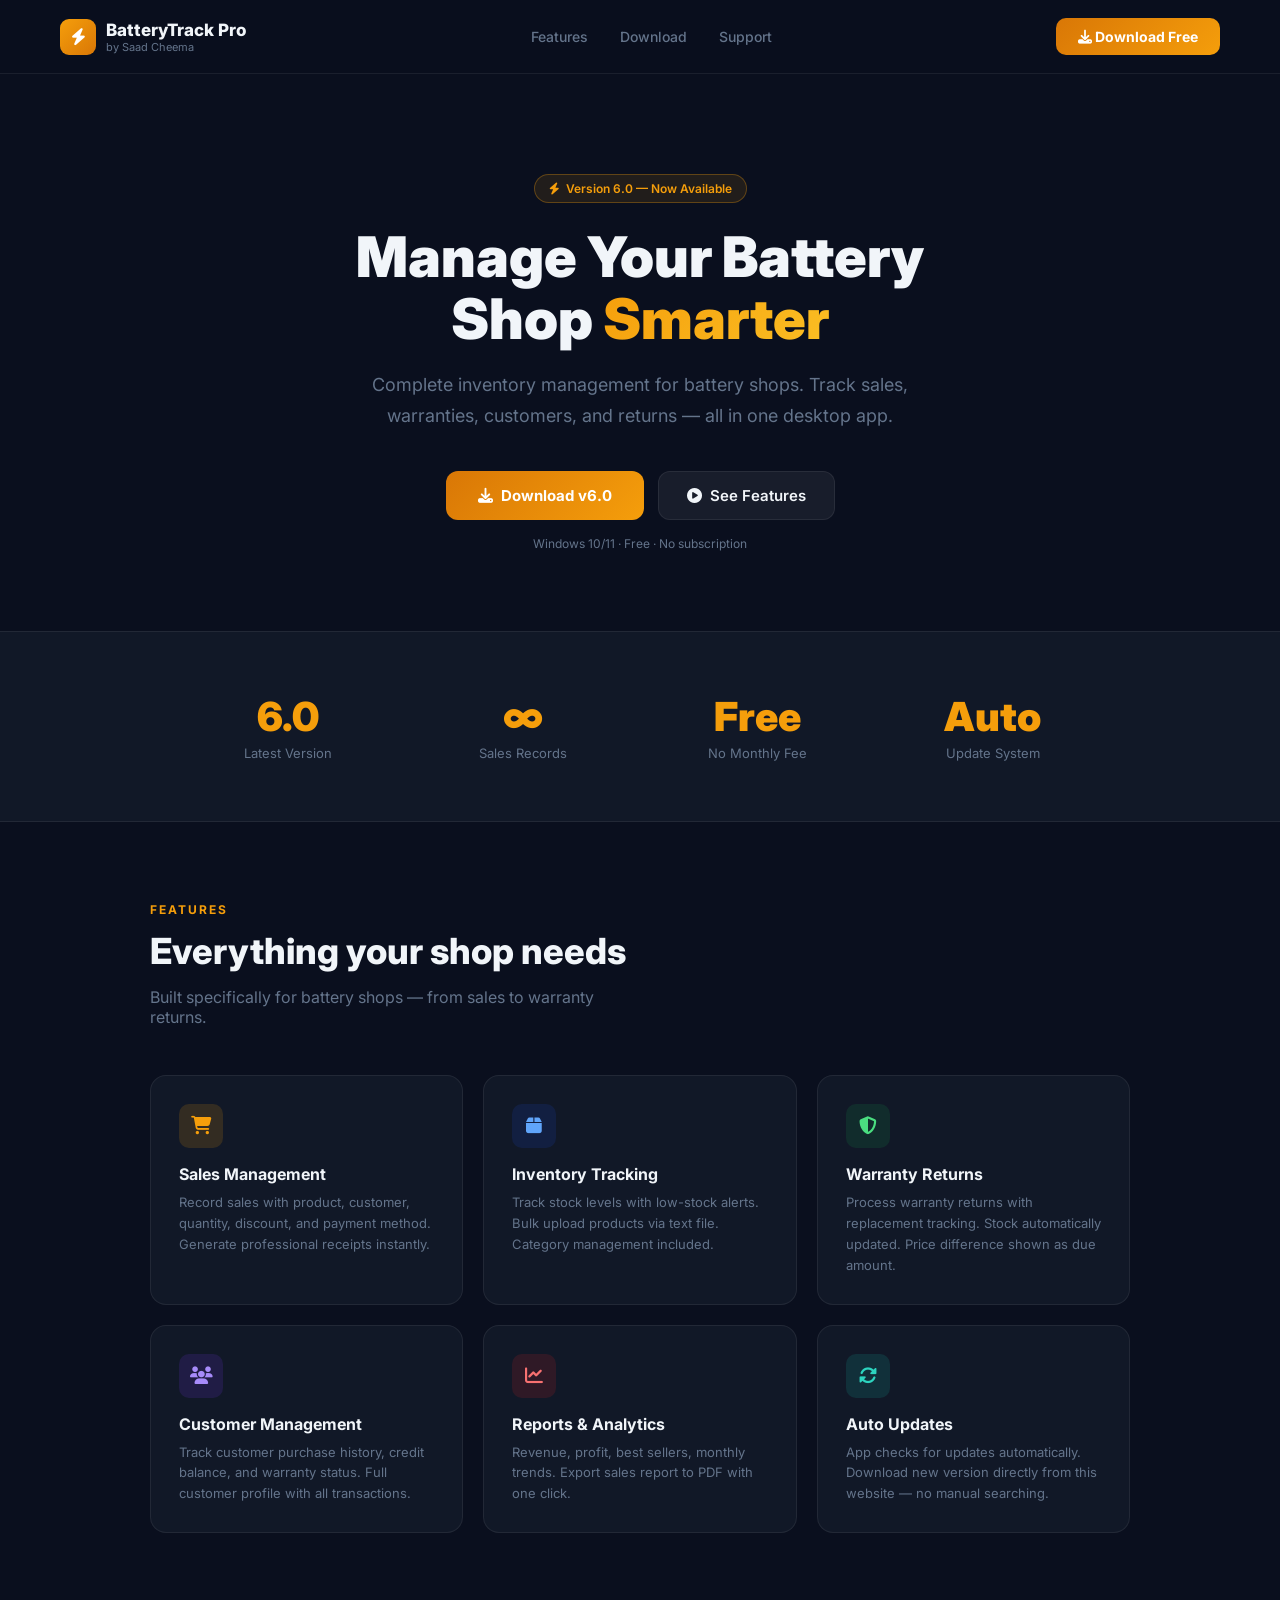
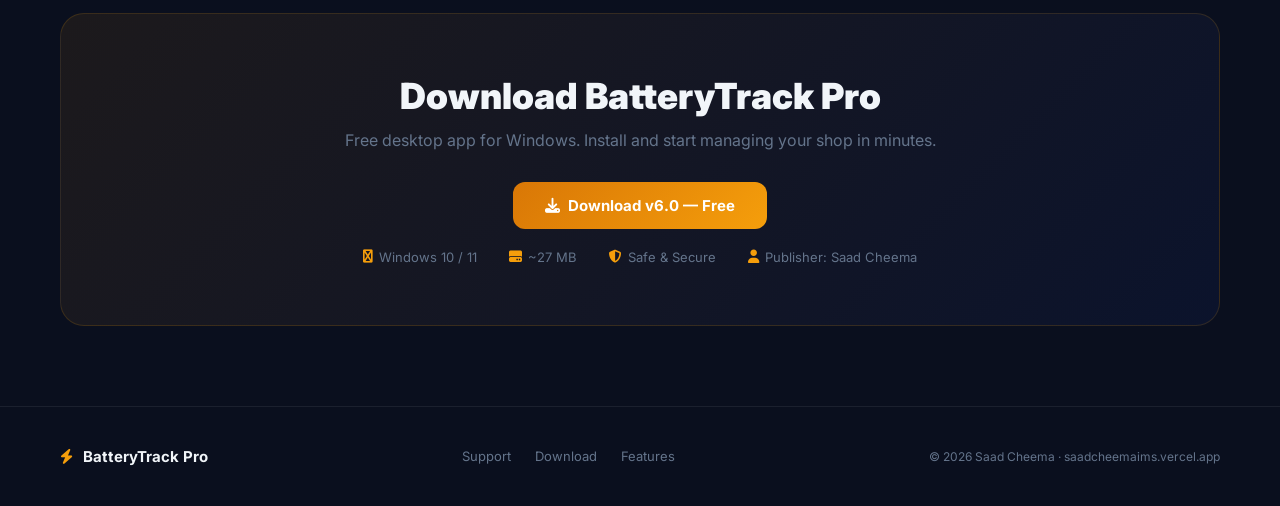
==== index.html @ f3ec9562 "initial: BatteryTrack Pro website v6.0" ====
<!DOCTYPE html>
<html lang="en">

<head>
    <meta charset="UTF-8">
    <meta name="viewport" content="width=device-width, initial-scale=1.0">
    <title>BatteryTrack Pro — by Saad Cheema</title>
    <link href="https://fonts.googleapis.com/css2?family=Inter:wght@400;500;600;700;800;900&display=swap"
        rel="stylesheet">
    <link rel="stylesheet" href="https://cdnjs.cloudflare.com/ajax/libs/font-awesome/6.5.0/css/all.min.css">
    <style>
        *,
        *::before,
        *::after {
            box-sizing: border-box;
            margin: 0;
            padding: 0;
        }

        :root {
            --bg: #0a0f1e;
            --card: #111827;
            --border: rgba(255, 255, 255, 0.07);
            --text: #f1f5f9;
            --muted: #64748b;
            --accent: #f59e0b;
            --blue: #1d4ed8;
        }

        body {
            font-family: 'Inter', sans-serif;
            background: var(--bg);
            color: var(--text);
            min-height: 100vh;
        }

        /* NAV */
        nav {
            display: flex;
            align-items: center;
            justify-content: space-between;
            padding: 18px 60px;
            border-bottom: 1px solid var(--border);
            position: sticky;
            top: 0;
            background: rgba(10, 15, 30, 0.95);
            backdrop-filter: blur(12px);
            z-index: 100;
        }

        .nav-logo {
            display: flex;
            align-items: center;
            gap: 10px;
            text-decoration: none;
        }

        .nav-logo-icon {
            width: 36px;
            height: 36px;
            background: linear-gradient(135deg, #f59e0b, #d97706);
            border-radius: 9px;
            display: flex;
            align-items: center;
            justify-content: center;
        }

        .nav-logo-icon i {
            color: #fff;
            font-size: 17px;
        }

        .nav-logo-text {
            font-size: 17px;
            font-weight: 800;
            color: var(--text);
        }

        .nav-logo-sub {
            font-size: 11px;
            color: var(--muted);
        }

        .nav-links {
            display: flex;
            gap: 32px;
        }

        .nav-links a {
            color: var(--muted);
            text-decoration: none;
            font-size: 14px;
            font-weight: 500;
            transition: color 0.2s;
        }

        .nav-links a:hover {
            color: var(--text);
        }

        .nav-cta {
            background: linear-gradient(135deg, #d97706, #f59e0b);
            color: #fff;
            padding: 10px 22px;
            border-radius: 10px;
            font-size: 14px;
            font-weight: 700;
            text-decoration: none;
            transition: opacity 0.2s;
        }

        .nav-cta:hover {
            opacity: 0.9;
        }

        /* HERO */
        .hero {
            text-align: center;
            padding: 100px 20px 80px;
            max-width: 800px;
            margin: 0 auto;
        }

        .hero-badge {
            display: inline-flex;
            align-items: center;
            gap: 6px;
            background: rgba(245, 158, 11, 0.1);
            border: 1px solid rgba(245, 158, 11, 0.3);
            color: #f59e0b;
            padding: 6px 14px;
            border-radius: 20px;
            font-size: 12px;
            font-weight: 600;
            margin-bottom: 24px;
        }

        .hero h1 {
            font-size: 56px;
            font-weight: 900;
            line-height: 1.1;
            margin-bottom: 20px;
        }

        .hero h1 span {
            background: linear-gradient(135deg, #f59e0b, #fbbf24);
            -webkit-background-clip: text;
            -webkit-text-fill-color: transparent;
        }

        .hero p {
            font-size: 18px;
            color: var(--muted);
            line-height: 1.7;
            margin-bottom: 40px;
            max-width: 560px;
            margin-left: auto;
            margin-right: auto;
        }

        .hero-btns {
            display: flex;
            gap: 14px;
            justify-content: center;
            flex-wrap: wrap;
        }

        .btn-primary {
            background: linear-gradient(135deg, #d97706, #f59e0b);
            color: #fff;
            padding: 14px 32px;
            border-radius: 12px;
            font-size: 15px;
            font-weight: 700;
            text-decoration: none;
            display: inline-flex;
            align-items: center;
            gap: 8px;
            transition: transform 0.2s, opacity 0.2s;
        }

        .btn-primary:hover {
            transform: translateY(-2px);
            opacity: 0.95;
        }

        .btn-ghost {
            background: rgba(255, 255, 255, 0.06);
            color: var(--text);
            padding: 14px 28px;
            border-radius: 12px;
            font-size: 15px;
            font-weight: 600;
            text-decoration: none;
            border: 1px solid var(--border);
            display: inline-flex;
            align-items: center;
            gap: 8px;
            transition: background 0.2s;
        }

        .btn-ghost:hover {
            background: rgba(255, 255, 255, 0.1);
        }

        .version-note {
            margin-top: 16px;
            font-size: 12px;
            color: var(--muted);
        }

        /* FEATURES */
        .section {
            padding: 80px 60px;
            max-width: 1100px;
            margin: 0 auto;
        }

        .section-label {
            font-size: 12px;
            font-weight: 700;
            color: var(--accent);
            text-transform: uppercase;
            letter-spacing: 2px;
            margin-bottom: 12px;
        }

        .section-title {
            font-size: 36px;
            font-weight: 800;
            margin-bottom: 14px;
        }

        .section-sub {
            font-size: 16px;
            color: var(--muted);
            margin-bottom: 48px;
            max-width: 500px;
        }

        .features-grid {
            display: grid;
            grid-template-columns: repeat(3, 1fr);
            gap: 20px;
        }

        .feature-card {
            background: var(--card);
            border: 1px solid var(--border);
            border-radius: 16px;
            padding: 28px;
            transition: border-color 0.2s;
        }

        .feature-card:hover {
            border-color: rgba(245, 158, 11, 0.3);
        }

        .feature-icon {
            width: 44px;
            height: 44px;
            border-radius: 10px;
            display: flex;
            align-items: center;
            justify-content: center;
            margin-bottom: 16px;
            font-size: 18px;
        }

        .feature-icon.amber {
            background: rgba(245, 158, 11, 0.15);
            color: #f59e0b;
        }

        .feature-icon.blue {
            background: rgba(29, 78, 216, 0.15);
            color: #60a5fa;
        }

        .feature-icon.green {
            background: rgba(22, 163, 74, 0.15);
            color: #4ade80;
        }

        .feature-icon.purple {
            background: rgba(124, 58, 237, 0.15);
            color: #a78bfa;
        }

        .feature-icon.red {
            background: rgba(220, 38, 38, 0.15);
            color: #f87171;
        }

        .feature-icon.teal {
            background: rgba(20, 184, 166, 0.15);
            color: #2dd4bf;
        }

        .feature-card h3 {
            font-size: 16px;
            font-weight: 700;
            margin-bottom: 8px;
        }

        .feature-card p {
            font-size: 13px;
            color: var(--muted);
            line-height: 1.6;
        }

        /* STATS */
        .stats {
            background: var(--card);
            border-top: 1px solid var(--border);
            border-bottom: 1px solid var(--border);
            padding: 60px;
        }

        .stats-inner {
            max-width: 900px;
            margin: 0 auto;
            display: grid;
            grid-template-columns: repeat(4, 1fr);
            gap: 40px;
            text-align: center;
        }

        .stat-val {
            font-size: 40px;
            font-weight: 900;
            color: var(--accent);
        }

        .stat-label {
            font-size: 13px;
            color: var(--muted);
            margin-top: 4px;
        }

        /* DOWNLOAD */
        .download-section {
            background: linear-gradient(135deg, rgba(245, 158, 11, 0.08), rgba(29, 78, 216, 0.08));
            border: 1px solid rgba(245, 158, 11, 0.15);
            border-radius: 24px;
            padding: 60px;
            text-align: center;
            margin: 0 60px 80px;
        }

        .download-section h2 {
            font-size: 36px;
            font-weight: 900;
            margin-bottom: 12px;
        }

        .download-section p {
            color: var(--muted);
            font-size: 16px;
            margin-bottom: 32px;
        }

        .download-info {
            display: flex;
            justify-content: center;
            gap: 32px;
            margin-top: 20px;
            flex-wrap: wrap;
        }

        .download-info span {
            font-size: 13px;
            color: var(--muted);
            display: flex;
            align-items: center;
            gap: 6px;
        }

        .download-info i {
            color: var(--accent);
        }

        /* FOOTER */
        footer {
            border-top: 1px solid var(--border);
            padding: 40px 60px;
            display: flex;
            justify-content: space-between;
            align-items: center;
            flex-wrap: wrap;
            gap: 16px;
        }

        .footer-logo {
            font-size: 15px;
            font-weight: 700;
            color: var(--text);
        }

        .footer-links {
            display: flex;
            gap: 24px;
        }

        .footer-links a {
            color: var(--muted);
            text-decoration: none;
            font-size: 13px;
        }

        .footer-links a:hover {
            color: var(--text);
        }

        .footer-copy {
            font-size: 12px;
            color: var(--muted);
        }

        @media (max-width: 768px) {
            nav {
                padding: 16px 20px;
            }

            .nav-links {
                display: none;
            }

            .hero {
                padding: 60px 20px 50px;
            }

            .hero h1 {
                font-size: 36px;
            }

            .section {
                padding: 60px 20px;
            }

            .features-grid {
                grid-template-columns: 1fr;
            }

            .stats {
                padding: 40px 20px;
            }

            .stats-inner {
                grid-template-columns: repeat(2, 1fr);
            }

            .download-section {
                margin: 0 20px 60px;
                padding: 40px 24px;
            }

            footer {
                padding: 30px 20px;
                flex-direction: column;
                text-align: center;
            }
        }
    </style>
</head>

<body>

    <!-- NAV -->
    <nav>
        <a href="/" class="nav-logo">
            <div class="nav-logo-icon"><i class="fa fa-bolt"></i></div>
            <div>
                <div class="nav-logo-text">BatteryTrack Pro</div>
                <div class="nav-logo-sub">by Saad Cheema</div>
            </div>
        </a>
        <div class="nav-links">
            <a href="#features">Features</a>
            <a href="#download">Download</a>
            <a href="mailto:muhammadsaadc49@gmail.com">Support</a>
        </div>
        <a href="#download" class="nav-cta"><i class="fa fa-download"></i> Download Free</a>
    </nav>

    <!-- HERO -->
    <div class="hero">
        <div class="hero-badge"><i class="fa fa-bolt"></i> Version 6.0 — Now Available</div>
        <h1>Manage Your Battery<br>Shop <span>Smarter</span></h1>
        <p>Complete inventory management for battery shops. Track sales, warranties, customers, and returns — all in one
            desktop app.</p>
        <div class="hero-btns">
            <a href="download/BatteryTrackPro_Setup_v6.0.exe" class="btn-primary" download>
                <i class="fa fa-download"></i> Download v6.0
            </a>
            <a href="#features" class="btn-ghost">
                <i class="fa fa-circle-play"></i> See Features
            </a>
        </div>
        <div class="version-note">Windows 10/11 · Free · No subscription</div>
    </div>

    <!-- STATS -->
    <div class="stats">
        <div class="stats-inner">
            <div>
                <div class="stat-val">6.0</div>
                <div class="stat-label">Latest Version</div>
            </div>
            <div>
                <div class="stat-val">∞</div>
                <div class="stat-label">Sales Records</div>
            </div>
            <div>
                <div class="stat-val">Free</div>
                <div class="stat-label">No Monthly Fee</div>
            </div>
            <div>
                <div class="stat-val">Auto</div>
                <div class="stat-label">Update System</div>
            </div>
        </div>
    </div>

    <!-- FEATURES -->
    <div class="section" id="features">
        <div class="section-label">Features</div>
        <div class="section-title">Everything your shop needs</div>
        <div class="section-sub">Built specifically for battery shops — from sales to warranty returns.</div>
        <div class="features-grid">
            <div class="feature-card">
                <div class="feature-icon amber"><i class="fa fa-cart-shopping"></i></div>
                <h3>Sales Management</h3>
                <p>Record sales with product, customer, quantity, discount, and payment method. Generate professional
                    receipts instantly.</p>
            </div>
            <div class="feature-card">
                <div class="feature-icon blue"><i class="fa fa-box"></i></div>
                <h3>Inventory Tracking</h3>
                <p>Track stock levels with low-stock alerts. Bulk upload products via text file. Category management
                    included.</p>
            </div>
            <div class="feature-card">
                <div class="feature-icon green"><i class="fa fa-shield-halved"></i></div>
                <h3>Warranty Returns</h3>
                <p>Process warranty returns with replacement tracking. Stock automatically updated. Price difference
                    shown as due amount.</p>
            </div>
            <div class="feature-card">
                <div class="feature-icon purple"><i class="fa fa-users"></i></div>
                <h3>Customer Management</h3>
                <p>Track customer purchase history, credit balance, and warranty status. Full customer profile with all
                    transactions.</p>
            </div>
            <div class="feature-card">
                <div class="feature-icon red"><i class="fa fa-chart-line"></i></div>
                <h3>Reports & Analytics</h3>
                <p>Revenue, profit, best sellers, monthly trends. Export sales report to PDF with one click.</p>
            </div>
            <div class="feature-card">
                <div class="feature-icon teal"><i class="fa fa-rotate"></i></div>
                <h3>Auto Updates</h3>
                <p>App checks for updates automatically. Download new version directly from this website — no manual
                    searching.</p>
            </div>
        </div>
    </div>

    <!-- DOWNLOAD -->
    <div class="download-section" id="download">
        <h2>Download BatteryTrack Pro</h2>
        <p>Free desktop app for Windows. Install and start managing your shop in minutes.</p>
        <a href="download/BatteryTrackPro_Setup_v6.0.exe" class="btn-primary" style="display:inline-flex;" download>
            <i class="fa fa-download"></i> Download v6.0 — Free
        </a>
        <div class="download-info">
            <span><i class="fa fa-windows"></i> Windows 10 / 11</span>
            <span><i class="fa fa-hard-drive"></i> ~27 MB</span>
            <span><i class="fa fa-shield-halved"></i> Safe & Secure</span>
            <span><i class="fa fa-user"></i> Publisher: Saad Cheema</span>
        </div>
    </div>

    <!-- FOOTER -->
    <footer>
        <div class="footer-logo"><i class="fa fa-bolt" style="color:#f59e0b;margin-right:6px;"></i> BatteryTrack Pro
        </div>
        <div class="footer-links">
            <a href="mailto:muhammadsaadc49@gmail.com">Support</a>
            <a href="#download">Download</a>
            <a href="#features">Features</a>
        </div>
        <div class="footer-copy">© 2026 Saad Cheema · saadcheemaims.vercel.app</div>
    </footer>

</body>

</html>
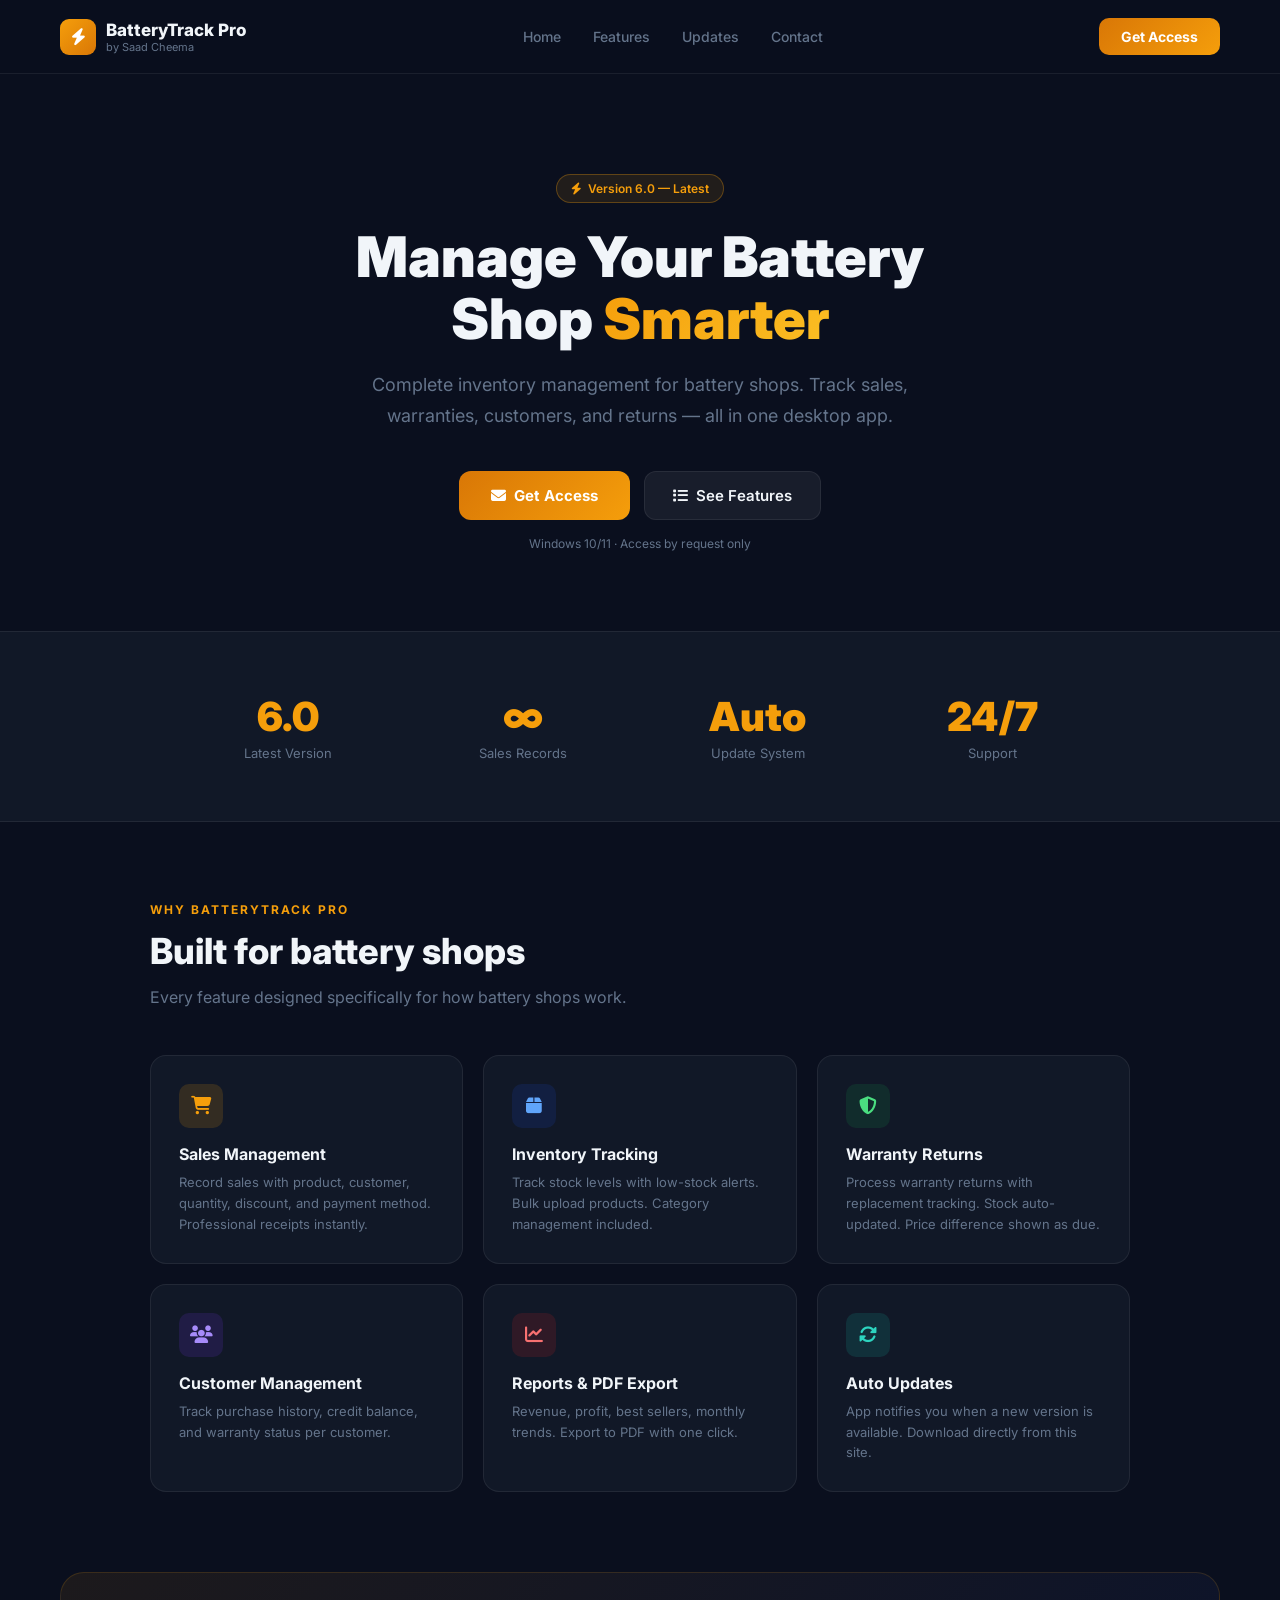
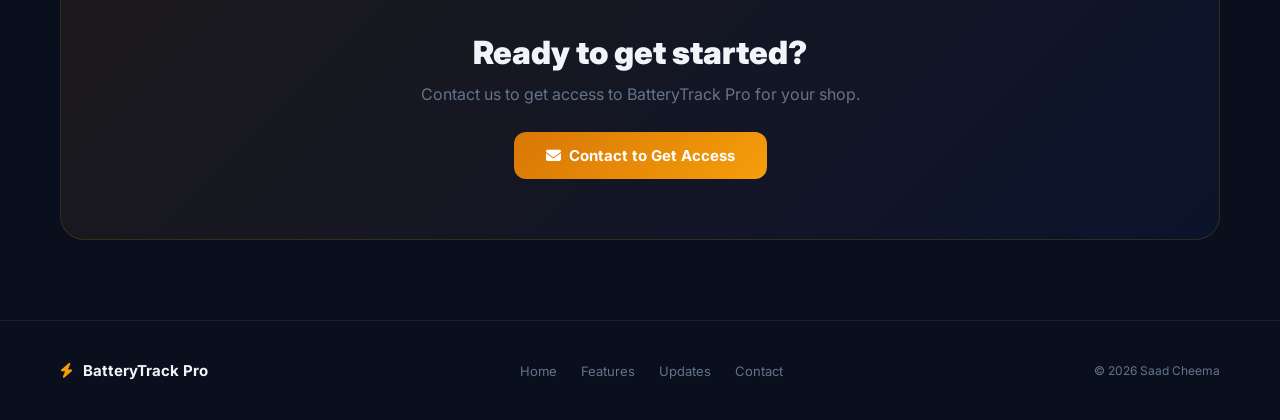
==== commit ff37874b: "feat: separate pages, access gate on updates, contact page, no free download" ====
--- a/index.html
+++ b/index.html
@@ -4,469 +4,15 @@
 <head>
     <meta charset="UTF-8">
     <meta name="viewport" content="width=device-width, initial-scale=1.0">
-    <title>BatteryTrack Pro — by Saad Cheema</title>
+    <title>BatteryTrack Pro — Battery Shop Management</title>
     <link href="https://fonts.googleapis.com/css2?family=Inter:wght@400;500;600;700;800;900&display=swap"
         rel="stylesheet">
     <link rel="stylesheet" href="https://cdnjs.cloudflare.com/ajax/libs/font-awesome/6.5.0/css/all.min.css">
-    <style>
-        *,
-        *::before,
-        *::after {
-            box-sizing: border-box;
-            margin: 0;
-            padding: 0;
-        }
-
-        :root {
-            --bg: #0a0f1e;
-            --card: #111827;
-            --border: rgba(255, 255, 255, 0.07);
-            --text: #f1f5f9;
-            --muted: #64748b;
-            --accent: #f59e0b;
-            --blue: #1d4ed8;
-        }
-
-        body {
-            font-family: 'Inter', sans-serif;
-            background: var(--bg);
-            color: var(--text);
-            min-height: 100vh;
-        }
-
-        /* NAV */
-        nav {
-            display: flex;
-            align-items: center;
-            justify-content: space-between;
-            padding: 18px 60px;
-            border-bottom: 1px solid var(--border);
-            position: sticky;
-            top: 0;
-            background: rgba(10, 15, 30, 0.95);
-            backdrop-filter: blur(12px);
-            z-index: 100;
-        }
-
-        .nav-logo {
-            display: flex;
-            align-items: center;
-            gap: 10px;
-            text-decoration: none;
-        }
-
-        .nav-logo-icon {
-            width: 36px;
-            height: 36px;
-            background: linear-gradient(135deg, #f59e0b, #d97706);
-            border-radius: 9px;
-            display: flex;
-            align-items: center;
-            justify-content: center;
-        }
-
-        .nav-logo-icon i {
-            color: #fff;
-            font-size: 17px;
-        }
-
-        .nav-logo-text {
-            font-size: 17px;
-            font-weight: 800;
-            color: var(--text);
-        }
-
-        .nav-logo-sub {
-            font-size: 11px;
-            color: var(--muted);
-        }
-
-        .nav-links {
-            display: flex;
-            gap: 32px;
-        }
-
-        .nav-links a {
-            color: var(--muted);
-            text-decoration: none;
-            font-size: 14px;
-            font-weight: 500;
-            transition: color 0.2s;
-        }
-
-        .nav-links a:hover {
-            color: var(--text);
-        }
-
-        .nav-cta {
-            background: linear-gradient(135deg, #d97706, #f59e0b);
-            color: #fff;
-            padding: 10px 22px;
-            border-radius: 10px;
-            font-size: 14px;
-            font-weight: 700;
-            text-decoration: none;
-            transition: opacity 0.2s;
-        }
-
-        .nav-cta:hover {
-            opacity: 0.9;
-        }
-
-        /* HERO */
-        .hero {
-            text-align: center;
-            padding: 100px 20px 80px;
-            max-width: 800px;
-            margin: 0 auto;
-        }
-
-        .hero-badge {
-            display: inline-flex;
-            align-items: center;
-            gap: 6px;
-            background: rgba(245, 158, 11, 0.1);
-            border: 1px solid rgba(245, 158, 11, 0.3);
-            color: #f59e0b;
-            padding: 6px 14px;
-            border-radius: 20px;
-            font-size: 12px;
-            font-weight: 600;
-            margin-bottom: 24px;
-        }
-
-        .hero h1 {
-            font-size: 56px;
-            font-weight: 900;
-            line-height: 1.1;
-            margin-bottom: 20px;
-        }
-
-        .hero h1 span {
-            background: linear-gradient(135deg, #f59e0b, #fbbf24);
-            -webkit-background-clip: text;
-            -webkit-text-fill-color: transparent;
-        }
-
-        .hero p {
-            font-size: 18px;
-            color: var(--muted);
-            line-height: 1.7;
-            margin-bottom: 40px;
-            max-width: 560px;
-            margin-left: auto;
-            margin-right: auto;
-        }
-
-        .hero-btns {
-            display: flex;
-            gap: 14px;
-            justify-content: center;
-            flex-wrap: wrap;
-        }
-
-        .btn-primary {
-            background: linear-gradient(135deg, #d97706, #f59e0b);
-            color: #fff;
-            padding: 14px 32px;
-            border-radius: 12px;
-            font-size: 15px;
-            font-weight: 700;
-            text-decoration: none;
-            display: inline-flex;
-            align-items: center;
-            gap: 8px;
-            transition: transform 0.2s, opacity 0.2s;
-        }
-
-        .btn-primary:hover {
-            transform: translateY(-2px);
-            opacity: 0.95;
-        }
-
-        .btn-ghost {
-            background: rgba(255, 255, 255, 0.06);
-            color: var(--text);
-            padding: 14px 28px;
-            border-radius: 12px;
-            font-size: 15px;
-            font-weight: 600;
-            text-decoration: none;
-            border: 1px solid var(--border);
-            display: inline-flex;
-            align-items: center;
-            gap: 8px;
-            transition: background 0.2s;
-        }
-
-        .btn-ghost:hover {
-            background: rgba(255, 255, 255, 0.1);
-        }
-
-        .version-note {
-            margin-top: 16px;
-            font-size: 12px;
-            color: var(--muted);
-        }
-
-        /* FEATURES */
-        .section {
-            padding: 80px 60px;
-            max-width: 1100px;
-            margin: 0 auto;
-        }
-
-        .section-label {
-            font-size: 12px;
-            font-weight: 700;
-            color: var(--accent);
-            text-transform: uppercase;
-            letter-spacing: 2px;
-            margin-bottom: 12px;
-        }
-
-        .section-title {
-            font-size: 36px;
-            font-weight: 800;
-            margin-bottom: 14px;
-        }
-
-        .section-sub {
-            font-size: 16px;
-            color: var(--muted);
-            margin-bottom: 48px;
-            max-width: 500px;
-        }
-
-        .features-grid {
-            display: grid;
-            grid-template-columns: repeat(3, 1fr);
-            gap: 20px;
-        }
-
-        .feature-card {
-            background: var(--card);
-            border: 1px solid var(--border);
-            border-radius: 16px;
-            padding: 28px;
-            transition: border-color 0.2s;
-        }
-
-        .feature-card:hover {
-            border-color: rgba(245, 158, 11, 0.3);
-        }
-
-        .feature-icon {
-            width: 44px;
-            height: 44px;
-            border-radius: 10px;
-            display: flex;
-            align-items: center;
-            justify-content: center;
-            margin-bottom: 16px;
-            font-size: 18px;
-        }
-
-        .feature-icon.amber {
-            background: rgba(245, 158, 11, 0.15);
-            color: #f59e0b;
-        }
-
-        .feature-icon.blue {
-            background: rgba(29, 78, 216, 0.15);
-            color: #60a5fa;
-        }
-
-        .feature-icon.green {
-            background: rgba(22, 163, 74, 0.15);
-            color: #4ade80;
-        }
-
-        .feature-icon.purple {
-            background: rgba(124, 58, 237, 0.15);
-            color: #a78bfa;
-        }
-
-        .feature-icon.red {
-            background: rgba(220, 38, 38, 0.15);
-            color: #f87171;
-        }
-
-        .feature-icon.teal {
-            background: rgba(20, 184, 166, 0.15);
-            color: #2dd4bf;
-        }
-
-        .feature-card h3 {
-            font-size: 16px;
-            font-weight: 700;
-            margin-bottom: 8px;
-        }
-
-        .feature-card p {
-            font-size: 13px;
-            color: var(--muted);
-            line-height: 1.6;
-        }
-
-        /* STATS */
-        .stats {
-            background: var(--card);
-            border-top: 1px solid var(--border);
-            border-bottom: 1px solid var(--border);
-            padding: 60px;
-        }
-
-        .stats-inner {
-            max-width: 900px;
-            margin: 0 auto;
-            display: grid;
-            grid-template-columns: repeat(4, 1fr);
-            gap: 40px;
-            text-align: center;
-        }
-
-        .stat-val {
-            font-size: 40px;
-            font-weight: 900;
-            color: var(--accent);
-        }
-
-        .stat-label {
-            font-size: 13px;
-            color: var(--muted);
-            margin-top: 4px;
-        }
-
-        /* DOWNLOAD */
-        .download-section {
-            background: linear-gradient(135deg, rgba(245, 158, 11, 0.08), rgba(29, 78, 216, 0.08));
-            border: 1px solid rgba(245, 158, 11, 0.15);
-            border-radius: 24px;
-            padding: 60px;
-            text-align: center;
-            margin: 0 60px 80px;
-        }
-
-        .download-section h2 {
-            font-size: 36px;
-            font-weight: 900;
-            margin-bottom: 12px;
-        }
-
-        .download-section p {
-            color: var(--muted);
-            font-size: 16px;
-            margin-bottom: 32px;
-        }
-
-        .download-info {
-            display: flex;
-            justify-content: center;
-            gap: 32px;
-            margin-top: 20px;
-            flex-wrap: wrap;
-        }
-
-        .download-info span {
-            font-size: 13px;
-            color: var(--muted);
-            display: flex;
-            align-items: center;
-            gap: 6px;
-        }
-
-        .download-info i {
-            color: var(--accent);
-        }
-
-        /* FOOTER */
-        footer {
-            border-top: 1px solid var(--border);
-            padding: 40px 60px;
-            display: flex;
-            justify-content: space-between;
-            align-items: center;
-            flex-wrap: wrap;
-            gap: 16px;
-        }
-
-        .footer-logo {
-            font-size: 15px;
-            font-weight: 700;
-            color: var(--text);
-        }
-
-        .footer-links {
-            display: flex;
-            gap: 24px;
-        }
-
-        .footer-links a {
-            color: var(--muted);
-            text-decoration: none;
-            font-size: 13px;
-        }
-
-        .footer-links a:hover {
-            color: var(--text);
-        }
-
-        .footer-copy {
-            font-size: 12px;
-            color: var(--muted);
-        }
-
-        @media (max-width: 768px) {
-            nav {
-                padding: 16px 20px;
-            }
-
-            .nav-links {
-                display: none;
-            }
-
-            .hero {
-                padding: 60px 20px 50px;
-            }
-
-            .hero h1 {
-                font-size: 36px;
-            }
-
-            .section {
-                padding: 60px 20px;
-            }
-
-            .features-grid {
-                grid-template-columns: 1fr;
-            }
-
-            .stats {
-                padding: 40px 20px;
-            }
-
-            .stats-inner {
-                grid-template-columns: repeat(2, 1fr);
-            }
-
-            .download-section {
-                margin: 0 20px 60px;
-                padding: 40px 24px;
-            }
-
-            footer {
-                padding: 30px 20px;
-                flex-direction: column;
-                text-align: center;
-            }
-        }
-    </style>
+    <link rel="stylesheet" href="style.css">
 </head>
 
 <body>
 
-    <!-- NAV -->
     <nav>
         <a href="/" class="nav-logo">
             <div class="nav-logo-icon"><i class="fa fa-bolt"></i></div>
@@ -476,31 +22,26 @@
             </div>
         </a>
         <div class="nav-links">
-            <a href="#features">Features</a>
-            <a href="#download">Download</a>
-            <a href="mailto:muhammadsaadc49@gmail.com">Support</a>
+            <a href="/">Home</a>
+            <a href="features.html">Features</a>
+            <a href="updates.html">Updates</a>
+            <a href="contact.html">Contact</a>
         </div>
-        <a href="#download" class="nav-cta"><i class="fa fa-download"></i> Download Free</a>
+        <a href="contact.html" class="nav-cta">Get Access</a>
     </nav>
 
-    <!-- HERO -->
     <div class="hero">
-        <div class="hero-badge"><i class="fa fa-bolt"></i> Version 6.0 — Now Available</div>
+        <div class="hero-badge"><i class="fa fa-bolt"></i> Version 6.0 — Latest</div>
         <h1>Manage Your Battery<br>Shop <span>Smarter</span></h1>
         <p>Complete inventory management for battery shops. Track sales, warranties, customers, and returns — all in one
             desktop app.</p>
         <div class="hero-btns">
-            <a href="download/BatteryTrackPro_Setup_v6.0.exe" class="btn-primary" download>
-                <i class="fa fa-download"></i> Download v6.0
-            </a>
-            <a href="#features" class="btn-ghost">
-                <i class="fa fa-circle-play"></i> See Features
-            </a>
+            <a href="contact.html" class="btn-primary"><i class="fa fa-envelope"></i> Get Access</a>
+            <a href="features.html" class="btn-ghost"><i class="fa fa-list"></i> See Features</a>
         </div>
-        <div class="version-note">Windows 10/11 · Free · No subscription</div>
+        <div class="version-note">Windows 10/11 · Access by request only</div>
     </div>
 
-    <!-- STATS -->
     <div class="stats">
         <div class="stats-inner">
             <div>
@@ -512,85 +53,72 @@
                 <div class="stat-label">Sales Records</div>
             </div>
             <div>
-                <div class="stat-val">Free</div>
-                <div class="stat-label">No Monthly Fee</div>
+                <div class="stat-val">Auto</div>
+                <div class="stat-label">Update System</div>
             </div>
             <div>
-                <div class="stat-val">Auto</div>
-                <div class="stat-label">Update System</div>
+                <div class="stat-val">24/7</div>
+                <div class="stat-label">Support</div>
             </div>
         </div>
     </div>
 
-    <!-- FEATURES -->
-    <div class="section" id="features">
-        <div class="section-label">Features</div>
-        <div class="section-title">Everything your shop needs</div>
-        <div class="section-sub">Built specifically for battery shops — from sales to warranty returns.</div>
+    <div class="section">
+        <div class="section-label">Why BatteryTrack Pro</div>
+        <div class="section-title">Built for battery shops</div>
+        <div class="section-sub">Every feature designed specifically for how battery shops work.</div>
         <div class="features-grid">
             <div class="feature-card">
                 <div class="feature-icon amber"><i class="fa fa-cart-shopping"></i></div>
                 <h3>Sales Management</h3>
-                <p>Record sales with product, customer, quantity, discount, and payment method. Generate professional
-                    receipts instantly.</p>
+                <p>Record sales with product, customer, quantity, discount, and payment method. Professional receipts
+                    instantly.</p>
             </div>
             <div class="feature-card">
                 <div class="feature-icon blue"><i class="fa fa-box"></i></div>
                 <h3>Inventory Tracking</h3>
-                <p>Track stock levels with low-stock alerts. Bulk upload products via text file. Category management
-                    included.</p>
+                <p>Track stock levels with low-stock alerts. Bulk upload products. Category management included.</p>
             </div>
             <div class="feature-card">
                 <div class="feature-icon green"><i class="fa fa-shield-halved"></i></div>
                 <h3>Warranty Returns</h3>
-                <p>Process warranty returns with replacement tracking. Stock automatically updated. Price difference
-                    shown as due amount.</p>
+                <p>Process warranty returns with replacement tracking. Stock auto-updated. Price difference shown as
+                    due.</p>
             </div>
             <div class="feature-card">
                 <div class="feature-icon purple"><i class="fa fa-users"></i></div>
                 <h3>Customer Management</h3>
-                <p>Track customer purchase history, credit balance, and warranty status. Full customer profile with all
-                    transactions.</p>
+                <p>Track purchase history, credit balance, and warranty status per customer.</p>
             </div>
             <div class="feature-card">
                 <div class="feature-icon red"><i class="fa fa-chart-line"></i></div>
-                <h3>Reports & Analytics</h3>
-                <p>Revenue, profit, best sellers, monthly trends. Export sales report to PDF with one click.</p>
+                <h3>Reports & PDF Export</h3>
+                <p>Revenue, profit, best sellers, monthly trends. Export to PDF with one click.</p>
             </div>
             <div class="feature-card">
                 <div class="feature-icon teal"><i class="fa fa-rotate"></i></div>
                 <h3>Auto Updates</h3>
-                <p>App checks for updates automatically. Download new version directly from this website — no manual
-                    searching.</p>
+                <p>App notifies you when a new version is available. Download directly from this site.</p>
             </div>
         </div>
     </div>
 
-    <!-- DOWNLOAD -->
-    <div class="download-section" id="download">
-        <h2>Download BatteryTrack Pro</h2>
-        <p>Free desktop app for Windows. Install and start managing your shop in minutes.</p>
-        <a href="download/BatteryTrackPro_Setup_v6.0.exe" class="btn-primary" style="display:inline-flex;" download>
-            <i class="fa fa-download"></i> Download v6.0 — Free
-        </a>
-        <div class="download-info">
-            <span><i class="fa fa-windows"></i> Windows 10 / 11</span>
-            <span><i class="fa fa-hard-drive"></i> ~27 MB</span>
-            <span><i class="fa fa-shield-halved"></i> Safe & Secure</span>
-            <span><i class="fa fa-user"></i> Publisher: Saad Cheema</span>
-        </div>
+    <div class="cta-section">
+        <h2>Ready to get started?</h2>
+        <p>Contact us to get access to BatteryTrack Pro for your shop.</p>
+        <a href="contact.html" class="btn-primary"><i class="fa fa-envelope"></i> Contact to Get Access</a>
     </div>
 
-    <!-- FOOTER -->
     <footer>
         <div class="footer-logo"><i class="fa fa-bolt" style="color:#f59e0b;margin-right:6px;"></i> BatteryTrack Pro
         </div>
         <div class="footer-links">
-            <a href="mailto:muhammadsaadc49@gmail.com">Support</a>
-            <a href="#download">Download</a>
-            <a href="#features">Features</a>
+            <a href="/">Home</a>
+            <a href="features.html">Features</a>
+            <a href="updates.html">Updates</a>
+            <a href="contact.html">Contact</a>
         </div>
-        <div class="footer-copy">© 2026 Saad Cheema · saadcheemaims.vercel.app</div>
+        <div class="footer-copy">© 2026 Saad Cheema</div>
     </footer>
 
 </body>
--- a/style.css
+++ b/style.css
@@ -0,0 +1,724 @@
+*,
+*::before,
+*::after {
+    box-sizing: border-box;
+    margin: 0;
+    padding: 0;
+}
+
+:root {
+    --bg: #0a0f1e;
+    --card: #111827;
+    --border: rgba(255, 255, 255, 0.07);
+    --text: #f1f5f9;
+    --muted: #64748b;
+    --accent: #f59e0b;
+}
+
+body {
+    font-family: 'Inter', sans-serif;
+    background: var(--bg);
+    color: var(--text);
+    min-height: 100vh;
+}
+
+/* NAV */
+nav {
+    display: flex;
+    align-items: center;
+    justify-content: space-between;
+    padding: 18px 60px;
+    border-bottom: 1px solid var(--border);
+    position: sticky;
+    top: 0;
+    background: rgba(10, 15, 30, 0.95);
+    backdrop-filter: blur(12px);
+    z-index: 100;
+}
+
+.nav-logo {
+    display: flex;
+    align-items: center;
+    gap: 10px;
+    text-decoration: none;
+}
+
+.nav-logo-icon {
+    width: 36px;
+    height: 36px;
+    background: linear-gradient(135deg, #f59e0b, #d97706);
+    border-radius: 9px;
+    display: flex;
+    align-items: center;
+    justify-content: center;
+}
+
+.nav-logo-icon i {
+    color: #fff;
+    font-size: 17px;
+}
+
+.nav-logo-text {
+    font-size: 17px;
+    font-weight: 800;
+    color: var(--text);
+}
+
+.nav-logo-sub {
+    font-size: 11px;
+    color: var(--muted);
+}
+
+.nav-links {
+    display: flex;
+    gap: 32px;
+}
+
+.nav-links a {
+    color: var(--muted);
+    text-decoration: none;
+    font-size: 14px;
+    font-weight: 500;
+    transition: color 0.2s;
+}
+
+.nav-links a:hover {
+    color: var(--text);
+}
+
+.nav-cta {
+    background: linear-gradient(135deg, #d97706, #f59e0b);
+    color: #fff;
+    padding: 10px 22px;
+    border-radius: 10px;
+    font-size: 14px;
+    font-weight: 700;
+    text-decoration: none;
+}
+
+/* HERO */
+.hero {
+    text-align: center;
+    padding: 100px 20px 80px;
+    max-width: 800px;
+    margin: 0 auto;
+}
+
+.hero-badge {
+    display: inline-flex;
+    align-items: center;
+    gap: 6px;
+    background: rgba(245, 158, 11, 0.1);
+    border: 1px solid rgba(245, 158, 11, 0.3);
+    color: #f59e0b;
+    padding: 6px 14px;
+    border-radius: 20px;
+    font-size: 12px;
+    font-weight: 600;
+    margin-bottom: 24px;
+}
+
+.hero h1 {
+    font-size: 56px;
+    font-weight: 900;
+    line-height: 1.1;
+    margin-bottom: 20px;
+}
+
+.hero h1 span {
+    background: linear-gradient(135deg, #f59e0b, #fbbf24);
+    -webkit-background-clip: text;
+    -webkit-text-fill-color: transparent;
+}
+
+.hero p {
+    font-size: 18px;
+    color: var(--muted);
+    line-height: 1.7;
+    margin-bottom: 40px;
+    max-width: 560px;
+    margin-left: auto;
+    margin-right: auto;
+}
+
+.hero-btns {
+    display: flex;
+    gap: 14px;
+    justify-content: center;
+    flex-wrap: wrap;
+}
+
+.version-note {
+    margin-top: 16px;
+    font-size: 12px;
+    color: var(--muted);
+}
+
+/* PAGE HERO */
+.page-hero {
+    text-align: center;
+    padding: 70px 20px 50px;
+    max-width: 600px;
+    margin: 0 auto;
+}
+
+.page-hero h1 {
+    font-size: 42px;
+    font-weight: 900;
+    margin-bottom: 12px;
+}
+
+.page-hero p {
+    font-size: 16px;
+    color: var(--muted);
+}
+
+/* BUTTONS */
+.btn-primary {
+    background: linear-gradient(135deg, #d97706, #f59e0b);
+    color: #fff;
+    padding: 14px 32px;
+    border-radius: 12px;
+    font-size: 15px;
+    font-weight: 700;
+    text-decoration: none;
+    display: inline-flex;
+    align-items: center;
+    gap: 8px;
+    transition: transform 0.2s, opacity 0.2s;
+    border: none;
+    cursor: pointer;
+}
+
+.btn-primary:hover {
+    transform: translateY(-2px);
+    opacity: 0.95;
+}
+
+.btn-ghost {
+    background: rgba(255, 255, 255, 0.06);
+    color: var(--text);
+    padding: 14px 28px;
+    border-radius: 12px;
+    font-size: 15px;
+    font-weight: 600;
+    text-decoration: none;
+    border: 1px solid var(--border);
+    display: inline-flex;
+    align-items: center;
+    gap: 8px;
+}
+
+.btn-ghost:hover {
+    background: rgba(255, 255, 255, 0.1);
+}
+
+/* STATS */
+.stats {
+    background: var(--card);
+    border-top: 1px solid var(--border);
+    border-bottom: 1px solid var(--border);
+    padding: 60px;
+}
+
+.stats-inner {
+    max-width: 900px;
+    margin: 0 auto;
+    display: grid;
+    grid-template-columns: repeat(4, 1fr);
+    gap: 40px;
+    text-align: center;
+}
+
+.stat-val {
+    font-size: 40px;
+    font-weight: 900;
+    color: var(--accent);
+}
+
+.stat-label {
+    font-size: 13px;
+    color: var(--muted);
+    margin-top: 4px;
+}
+
+/* SECTION */
+.section {
+    padding: 80px 60px;
+    max-width: 1100px;
+    margin: 0 auto;
+}
+
+.section-label {
+    font-size: 12px;
+    font-weight: 700;
+    color: var(--accent);
+    text-transform: uppercase;
+    letter-spacing: 2px;
+    margin-bottom: 12px;
+}
+
+.section-title {
+    font-size: 36px;
+    font-weight: 800;
+    margin-bottom: 14px;
+}
+
+.section-sub {
+    font-size: 16px;
+    color: var(--muted);
+    margin-bottom: 48px;
+    max-width: 500px;
+}
+
+/* FEATURES GRID */
+.features-grid {
+    display: grid;
+    grid-template-columns: repeat(3, 1fr);
+    gap: 20px;
+}
+
+.feature-card {
+    background: var(--card);
+    border: 1px solid var(--border);
+    border-radius: 16px;
+    padding: 28px;
+    transition: border-color 0.2s;
+}
+
+.feature-card:hover {
+    border-color: rgba(245, 158, 11, 0.3);
+}
+
+.feature-icon {
+    width: 44px;
+    height: 44px;
+    border-radius: 10px;
+    display: flex;
+    align-items: center;
+    justify-content: center;
+    margin-bottom: 16px;
+    font-size: 18px;
+}
+
+.feature-icon.amber {
+    background: rgba(245, 158, 11, 0.15);
+    color: #f59e0b;
+}
+
+.feature-icon.blue {
+    background: rgba(29, 78, 216, 0.15);
+    color: #60a5fa;
+}
+
+.feature-icon.green {
+    background: rgba(22, 163, 74, 0.15);
+    color: #4ade80;
+}
+
+.feature-icon.purple {
+    background: rgba(124, 58, 237, 0.15);
+    color: #a78bfa;
+}
+
+.feature-icon.red {
+    background: rgba(220, 38, 38, 0.15);
+    color: #f87171;
+}
+
+.feature-icon.teal {
+    background: rgba(20, 184, 166, 0.15);
+    color: #2dd4bf;
+}
+
+.feature-card h3 {
+    font-size: 16px;
+    font-weight: 700;
+    margin-bottom: 8px;
+}
+
+.feature-card p {
+    font-size: 13px;
+    color: var(--muted);
+    line-height: 1.6;
+}
+
+/* FEATURES FULL (features page) */
+.features-full {
+    display: flex;
+    flex-direction: column;
+    gap: 0;
+}
+
+.feature-row {
+    display: flex;
+    gap: 24px;
+    align-items: flex-start;
+    padding: 28px 0;
+    border-bottom: 1px solid var(--border);
+}
+
+.feature-row:last-child {
+    border-bottom: none;
+}
+
+.feature-row-icon {
+    width: 52px;
+    height: 52px;
+    border-radius: 12px;
+    display: flex;
+    align-items: center;
+    justify-content: center;
+    font-size: 20px;
+    flex-shrink: 0;
+}
+
+.feature-row-icon.amber {
+    background: rgba(245, 158, 11, 0.15);
+    color: #f59e0b;
+}
+
+.feature-row-icon.blue {
+    background: rgba(29, 78, 216, 0.15);
+    color: #60a5fa;
+}
+
+.feature-row-icon.green {
+    background: rgba(22, 163, 74, 0.15);
+    color: #4ade80;
+}
+
+.feature-row-icon.purple {
+    background: rgba(124, 58, 237, 0.15);
+    color: #a78bfa;
+}
+
+.feature-row-icon.red {
+    background: rgba(220, 38, 38, 0.15);
+    color: #f87171;
+}
+
+.feature-row-icon.teal {
+    background: rgba(20, 184, 166, 0.15);
+    color: #2dd4bf;
+}
+
+.feature-row h3 {
+    font-size: 17px;
+    font-weight: 700;
+    margin-bottom: 8px;
+}
+
+.feature-row p {
+    font-size: 14px;
+    color: var(--muted);
+    line-height: 1.7;
+}
+
+/* CTA SECTION */
+.cta-section {
+    background: linear-gradient(135deg, rgba(245, 158, 11, 0.08), rgba(29, 78, 216, 0.08));
+    border: 1px solid rgba(245, 158, 11, 0.15);
+    border-radius: 24px;
+    padding: 60px;
+    text-align: center;
+    margin: 0 60px 80px;
+}
+
+.cta-section h2 {
+    font-size: 32px;
+    font-weight: 900;
+    margin-bottom: 12px;
+}
+
+.cta-section p {
+    color: var(--muted);
+    font-size: 16px;
+    margin-bottom: 28px;
+}
+
+/* ACCESS GATE */
+.access-gate {
+    background: var(--card);
+    border: 1px solid var(--border);
+    border-radius: 20px;
+    padding: 48px;
+    text-align: center;
+}
+
+.gate-icon {
+    width: 64px;
+    height: 64px;
+    background: rgba(245, 158, 11, 0.1);
+    border: 1px solid rgba(245, 158, 11, 0.2);
+    border-radius: 50%;
+    display: flex;
+    align-items: center;
+    justify-content: center;
+    margin: 0 auto 20px;
+    font-size: 24px;
+    color: var(--accent);
+}
+
+.access-gate h3 {
+    font-size: 22px;
+    font-weight: 800;
+    margin-bottom: 8px;
+}
+
+.access-gate p {
+    color: var(--muted);
+    font-size: 14px;
+    margin-bottom: 24px;
+}
+
+.access-gate a {
+    color: var(--accent);
+}
+
+.gate-form {
+    max-width: 320px;
+    margin: 0 auto;
+}
+
+.gate-input {
+    width: 100%;
+    padding: 12px 16px;
+    background: rgba(255, 255, 255, 0.05);
+    border: 1.5px solid var(--border);
+    border-radius: 10px;
+    color: var(--text);
+    font-size: 15px;
+    text-align: center;
+    letter-spacing: 3px;
+    outline: none;
+}
+
+.gate-input:focus {
+    border-color: var(--accent);
+}
+
+/* UPDATE CARDS */
+.update-card {
+    background: var(--card);
+    border: 1px solid var(--border);
+    border-radius: 16px;
+    padding: 28px;
+    margin-bottom: 16px;
+}
+
+.update-card.latest {
+    border-color: rgba(245, 158, 11, 0.3);
+}
+
+.badge-latest {
+    background: rgba(245, 158, 11, 0.15);
+    color: var(--accent);
+    font-size: 11px;
+    font-weight: 700;
+    padding: 3px 10px;
+    border-radius: 20px;
+    text-transform: uppercase;
+    letter-spacing: 1px;
+}
+
+.changelog {
+    list-style: none;
+    margin-top: 12px;
+    display: flex;
+    flex-direction: column;
+    gap: 8px;
+}
+
+.changelog li {
+    font-size: 13px;
+    color: var(--muted);
+    display: flex;
+    align-items: flex-start;
+    gap: 8px;
+}
+
+.changelog li i {
+    color: #4ade80;
+    margin-top: 2px;
+    flex-shrink: 0;
+}
+
+/* CONTACT CARDS */
+.contact-cards {
+    display: flex;
+    flex-direction: column;
+    gap: 16px;
+    margin-bottom: 24px;
+}
+
+.contact-card {
+    display: flex;
+    align-items: center;
+    gap: 20px;
+    background: var(--card);
+    border: 1px solid var(--border);
+    border-radius: 16px;
+    padding: 24px;
+    text-decoration: none;
+    color: var(--text);
+    transition: border-color 0.2s, transform 0.2s;
+}
+
+.contact-card:hover {
+    transform: translateY(-2px);
+}
+
+.contact-card.whatsapp:hover {
+    border-color: rgba(37, 211, 102, 0.4);
+}
+
+.contact-card.email:hover {
+    border-color: rgba(29, 78, 216, 0.4);
+}
+
+.contact-card-icon {
+    width: 52px;
+    height: 52px;
+    border-radius: 12px;
+    display: flex;
+    align-items: center;
+    justify-content: center;
+    font-size: 22px;
+    flex-shrink: 0;
+}
+
+.whatsapp .contact-card-icon {
+    background: rgba(37, 211, 102, 0.15);
+    color: #25d366;
+}
+
+.email .contact-card-icon {
+    background: rgba(29, 78, 216, 0.15);
+    color: #60a5fa;
+}
+
+.contact-card-label {
+    font-size: 11px;
+    font-weight: 700;
+    color: var(--muted);
+    text-transform: uppercase;
+    letter-spacing: 1px;
+    margin-bottom: 4px;
+}
+
+.contact-card-value {
+    font-size: 16px;
+    font-weight: 700;
+    margin-bottom: 3px;
+}
+
+.contact-card-sub {
+    font-size: 12px;
+    color: var(--muted);
+}
+
+.contact-arrow {
+    margin-left: auto;
+    color: var(--muted);
+    font-size: 14px;
+}
+
+.info-box {
+    display: flex;
+    gap: 16px;
+    background: rgba(29, 78, 216, 0.08);
+    border: 1px solid rgba(29, 78, 216, 0.2);
+    border-radius: 12px;
+    padding: 20px;
+}
+
+.info-box a {
+    color: var(--accent);
+}
+
+/* FOOTER */
+footer {
+    border-top: 1px solid var(--border);
+    padding: 40px 60px;
+    display: flex;
+    justify-content: space-between;
+    align-items: center;
+    flex-wrap: wrap;
+    gap: 16px;
+}
+
+.footer-logo {
+    font-size: 15px;
+    font-weight: 700;
+    color: var(--text);
+}
+
+.footer-links {
+    display: flex;
+    gap: 24px;
+}
+
+.footer-links a {
+    color: var(--muted);
+    text-decoration: none;
+    font-size: 13px;
+}
+
+.footer-links a:hover {
+    color: var(--text);
+}
+
+.footer-copy {
+    font-size: 12px;
+    color: var(--muted);
+}
+
+@media (max-width: 768px) {
+    nav {
+        padding: 16px 20px;
+    }
+
+    .nav-links {
+        display: none;
+    }
+
+    .hero {
+        padding: 60px 20px 50px;
+    }
+
+    .hero h1 {
+        font-size: 36px;
+    }
+
+    .section {
+        padding: 50px 20px;
+    }
+
+    .features-grid {
+        grid-template-columns: 1fr;
+    }
+
+    .stats {
+        padding: 40px 20px;
+    }
+
+    .stats-inner {
+        grid-template-columns: repeat(2, 1fr);
+    }
+
+    .cta-section {
+        margin: 0 20px 60px;
+        padding: 40px 24px;
+    }
+
+    footer {
+        padding: 30px 20px;
+        flex-direction: column;
+        text-align: center;
+    }
+
+    .feature-row {
+        flex-direction: column;
+    }
+}
